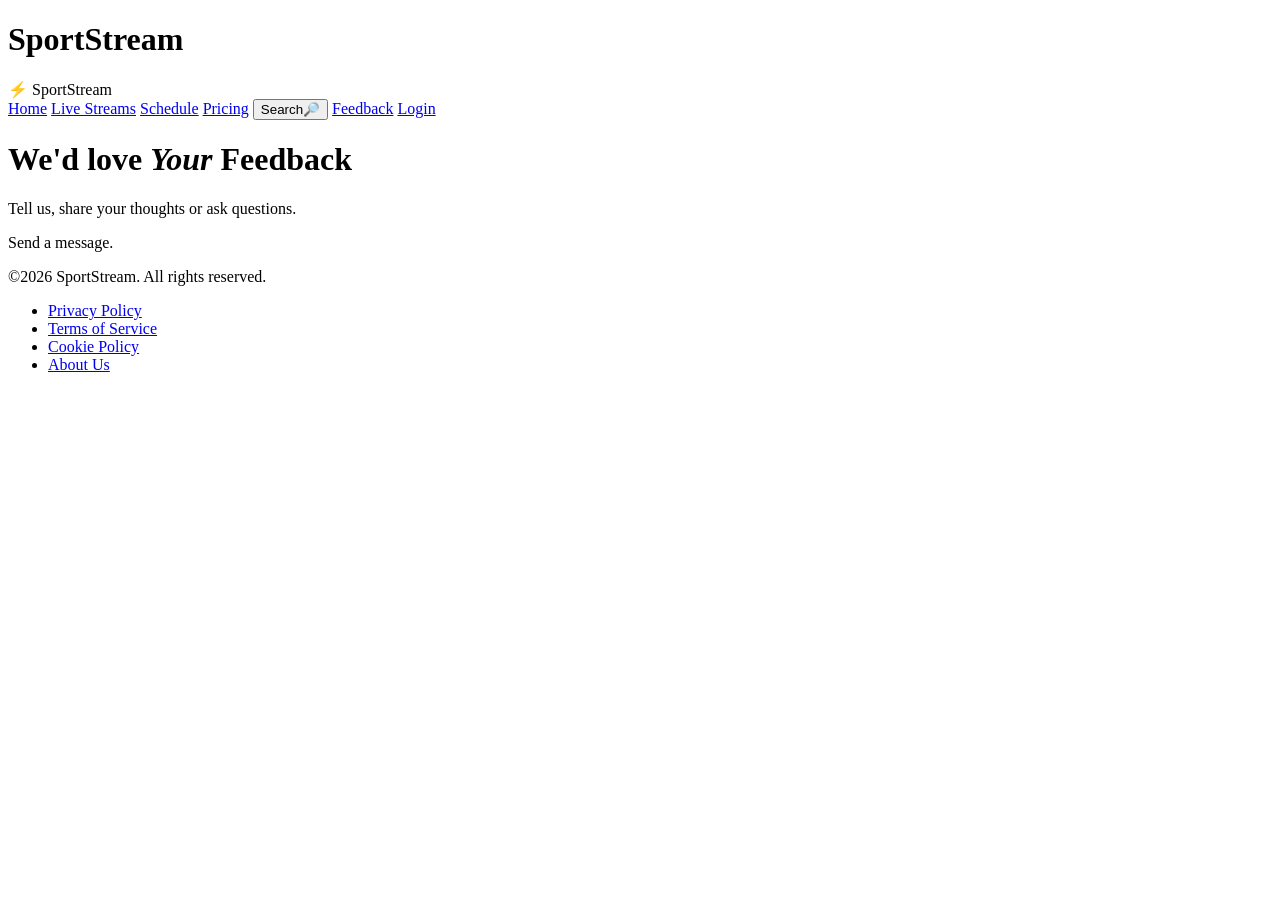
==== Feedback.html @ 27a3ab76 "Add files via upload" ====
<!DOCTYPE html>
<html>
<head>
<meta charset="UTF-8">
<meta name="viewport" content="width=device-width, initial-scale=1.0">
<title>SportStream-Home</title>
</head>
<body>

<header class="navbar">
  <h1>SportStream</h1>
  <div class="logo">&#9889; SportStream</div>
  <nav>
  <div class="nav-links">
    <a href="home.html">Home</a>
    <a href="live-streams.html">Live Streams</a>
	<a href="schedule.html">Schedule</a>
    <a href="pricing.html">Pricing</a>
    <button type="button" class="search-btn">
  Search&#128270; 
</button>
	<a href="feedback.html">Feedback</a>
    <a href="login.html">Login</a>
  </div>
</nav>
</header>
<main>
 <div class="hero">
  <div class="hero-text">
    <h1>We'd love <em>Your</em> Feedback</h1>
    <p>Tell us, share your thoughts or ask questions.</p>
	<p>Send a message.</p>
    <div class="hero-btns">
	 <div class="footer-bottom">
	 <footer>
            <p>©2026 SportStream. All rights reserved.</p>
            <ul class="footer-legal">
                <li><a href="#">Privacy Policy</a></li>
                <li><a href="#">Terms of Service</a></li>
                <li><a href="#">Cookie Policy</a></li>
                <li><a href="https://www.instagram.com/SportStream/">About Us</a></li>
            </ul>
        </div>
	</footer>	
</body>
</html>
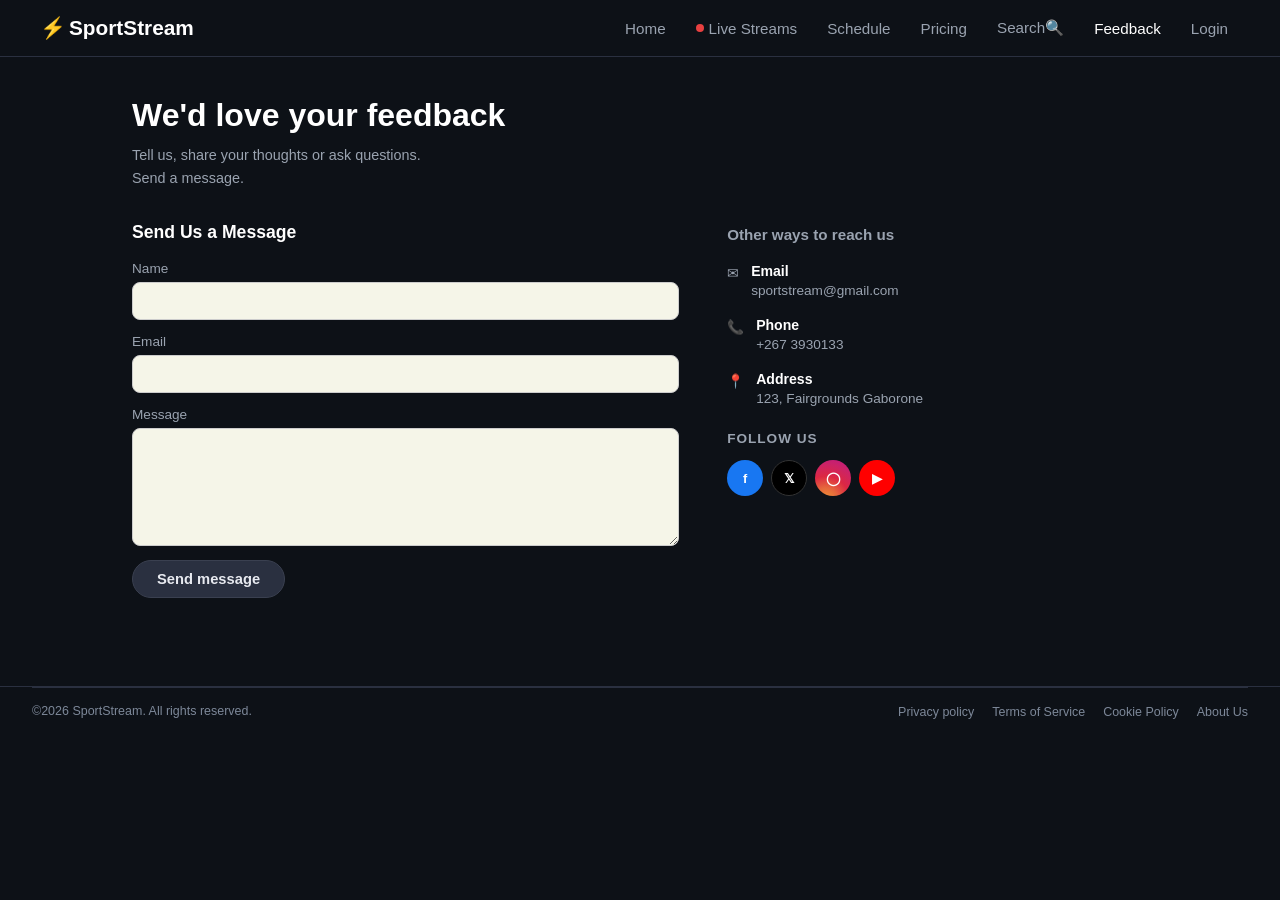
==== commit b79a9bbf: "Add files via upload" ====
--- a/Feedback.html
+++ b/Feedback.html
@@ -1,47 +1,117 @@
 <!DOCTYPE html>
-<html>
+<html lang="en">
 <head>
-<meta charset="UTF-8">
-<meta name="viewport" content="width=device-width, initial-scale=1.0">
-<title>SportStream-Home</title>
+  <meta charset="UTF-8">
+  <meta name="viewport" content="width=device-width, initial-scale=1.0">
+  <title>SportStream — Feedback</title>
+  <link rel="stylesheet" href="style.css" />
 </head>
 <body>
 
-<header class="navbar">
-  <h1>SportStream</h1>
-  <div class="logo">&#9889; SportStream</div>
-  <nav>
-  <div class="nav-links">
-    <a href="home.html">Home</a>
-    <a href="live-streams.html">Live Streams</a>
-	<a href="schedule.html">Schedule</a>
-    <a href="pricing.html">Pricing</a>
-    <button type="button" class="search-btn">
-  Search&#128270; 
-</button>
-	<a href="feedback.html">Feedback</a>
-    <a href="login.html">Login</a>
-  </div>
-</nav>
-</header>
-<main>
- <div class="hero">
-  <div class="hero-text">
-    <h1>We'd love <em>Your</em> Feedback</h1>
-    <p>Tell us, share your thoughts or ask questions.</p>
-	<p>Send a message.</p>
-    <div class="hero-btns">
-	 <div class="footer-bottom">
-	 <footer>
-            <p>©2026 SportStream. All rights reserved.</p>
-            <ul class="footer-legal">
-                <li><a href="#">Privacy Policy</a></li>
-                <li><a href="#">Terms of Service</a></li>
-                <li><a href="#">Cookie Policy</a></li>
-                <li><a href="https://www.instagram.com/SportStream/">About Us</a></li>
-            </ul>
+  <!-- NAVBAR -->
+  <header class="navbar">
+    <a href="home.html" class="logo"><span class="bolt">&#9889;</span>SportStream</a>
+    <nav>
+      <div class="nav-links">
+        <a href="home.html">Home</a>
+        <a href="live-streams.html" class="live-link"><span class="live-dot"></span>Live Streams</a>
+        <a href="schedule.html">Schedule</a>
+        <a href="pricing.html">Pricing</a>
+        <button type="button" class="search-btn">Search&#128269;</button>
+        <a href="feedback.html" class="active">Feedback</a>
+        <a href="login.html">Login</a>
+      </div>
+    </nav>
+  </header>
+
+  <!-- MAIN -->
+  <main class="feedback-page">
+
+    <h1 class="feedback-title">We'd love your feedback</h1>
+    <p class="feedback-sub">
+      Tell us, share your thoughts or ask questions.<br>
+      Send a message.
+    </p>
+
+    <!-- TWO COLUMN LAYOUT -->
+    <div class="feedback-layout">
+
+      <!-- LEFT: FORM -->
+      <div class="feedback-form-box">
+        <h3 class="feedback-form-title">Send Us a Message</h3>
+
+        <div class="fb-field">
+          <label for="fbName">Name</label>
+          <input type="text" id="fbName" placeholder="" />
         </div>
-	</footer>	
+
+        <div class="fb-field">
+          <label for="fbEmail">Email</label>
+          <input type="email" id="fbEmail" placeholder="" />
+        </div>
+
+        <div class="fb-field">
+          <label for="fbMsg">Message</label>
+          <textarea id="fbMsg" rows="6"></textarea>
+        </div>
+
+        <button class="btn-send" onclick="sendFeedback()">Send message</button>
+        <p class="fb-toast" id="fbToast">&#10003; Message sent! We'll get back to you soon.</p>
+      </div>
+
+      <!-- RIGHT: CONTACT INFO -->
+      <div class="feedback-info-box">
+        <h3 class="info-title">Other ways to reach us</h3>
+
+        <ul class="contact-list">
+          <li>
+            <span class="ci-icon">&#9993;</span>
+            <div>
+              <strong>Email</strong>
+              <span>sportstream@gmail.com</span>
+            </div>
+          </li>
+          <li>
+            <span class="ci-icon">&#128222;</span>
+            <div>
+              <strong>Phone</strong>
+              <span>+267 3930133</span>
+            </div>
+          </li>
+          <li>
+            <span class="ci-icon">&#128205;</span>
+            <div>
+              <strong>Address</strong>
+              <span>123, Fairgrounds Gaborone</span>
+            </div>
+          </li>
+        </ul>
+
+        <h4 class="follow-title">Follow Us</h4>
+        <div class="social-list">
+          <a href="https://web.facebook.com/" target="_blank" class="social-item fb">f</a>
+          <a href="https://x.com/" target="_blank" class="social-item x">&#120143;</a>
+          <a href="https://www.instagram.com/" target="_blank" class="social-item ig">&#9711;</a>
+          <a href="https://youtube.com" target="_blank" class="social-item yt">&#9654;</a>
+        </div>
+      </div>
+
+    </div>
+
+  </main>
+
+  <!-- FOOTER BOTTOM ONLY (matches wireframe — no full footer on this page) -->
+  <footer class="feedback-footer">
+    <div class="footer-bottom">
+      <span>&copy;2026 SportStream. All rights reserved.</span>
+      <ul class="footer-legal">
+        <li><a href="#">Privacy policy</a></li>
+        <li><a href="#">Terms of Service</a></li>
+        <li><a href="#">Cookie Policy</a></li>
+        <li><a href="#">About Us</a></li>
+      </ul>
+    </div>
+  </footer>
+
 </body>
-</html>	
-	+</html>
--- a/style.css
+++ b/style.css
@@ -0,0 +1,1363 @@
+* {
+  box-sizing: border-box;
+  margin: 0;
+  padding: 0;
+}
+
+body {
+  font-family: sans-serif;
+  background: #0d1117;
+  color: #e8eaf0;
+  min-height: 100vh;
+}
+
+a { text-decoration: none; color: inherit; }
+img { display: block; max-width: 100%; }
+ul { list-style: none; }
+
+.navbar {
+  display: flex;
+  align-items: center;
+  padding: 14px 40px;
+  background: #0d1117;
+  border-bottom: 1px solid #2a3040;
+  gap: 12px;
+}
+
+.logo {
+  font-size: 1.3rem;
+  font-weight: 700;
+  color: #ffffff;
+  text-decoration: none;
+  white-space: nowrap;
+  margin-right: auto;
+}
+
+.bolt {
+  color: #f5c518;
+  margin-right: 3px;
+}
+
+.nav-links {
+  display: flex;
+  align-items: center;
+  gap: 6px;
+}
+
+.nav-links a {
+  font-size: .95rem;
+  font-weight: 500;
+  color: #9aa3b0;
+  text-decoration: none;
+  padding: 5px 12px;
+  border-radius: 20px;
+  transition: color .2s;
+}
+
+.nav-links a:hover,
+.nav-links a.active {
+  color: #ffffff;
+}
+
+.search-btn {
+  font-size: .95rem;
+  font-weight: 500;
+  color: #9aa3b0;
+  padding: 5px 12px;
+  border-radius: 20px;
+  background: none;
+  border: none;
+  cursor: pointer;
+  transition: color .2s;
+  font-family: inherit;
+}
+
+.search-btn:hover {
+  color: #ffffff;
+}
+
+.live-link {
+  color: #e84040;
+  display: flex;
+  align-items: center;
+  gap: 5px;
+}
+
+.live-dot {
+  width: 8px;
+  height: 8px;
+  border-radius: 50%;
+  background: #e84040;
+  display: inline-block;
+  animation: blink 1.4s infinite;
+}
+
+.search-link {
+  display: flex;
+  align-items: center;
+  gap: 3px;
+}
+
+.search-dot {
+  width: 6px;
+  height: 6px;
+  border-radius: 50%;
+  background: #9aa3b0;
+  display: inline-block;
+}
+
+@keyframes blink {
+  0%, 100% { opacity: 1; }
+  50%       { opacity: 0.3; }
+}
+
+.hero {
+  display: flex;
+  align-items: center;
+  justify-content: space-between;
+  gap: 8px;
+  padding: 28px 40px 20px;
+  background: #0d1117;
+}
+
+.hero-text {
+  flex: 1;
+  max-width: 340px;
+}
+
+.hero-text h1 {
+  font-size: 1.9rem;
+  font-weight: 700;
+  color: #ffffff;
+  line-height: 1.2;
+  margin-bottom: 12px;
+}
+
+.hero-text h1 em {
+  font-style: italic;
+  color: #ffffff;
+}
+
+.hero-text p {
+  font-size: .9rem;
+  color: #9aa3b0;
+  line-height: 1.6;
+  margin-bottom: 20px;
+}
+
+.hero-btns {
+  display: flex;
+  gap: 10px;
+  flex-wrap: wrap;
+}
+
+.btn-dark {
+  display: inline-block;
+  padding: 9px 20px;
+  background: #2a3040;
+  color: #e8eaf0;
+  font-size: .88rem;
+  font-weight: 600;
+  border-radius: 999px;
+  border: 1px solid #3a4050;
+  transition: background .2s;
+  text-decoration: none;
+}
+
+.btn-dark:hover { background: #3a4050; }
+
+.hero-btns a button,
+.btn-primary {
+  display: inline-block;
+  padding: 9px 20px;
+  background: #2a3040;
+  color: #e8eaf0;
+  font-size: .88rem;
+  font-weight: 600;
+  border-radius: 999px;
+  border: 1px solid #3a4050;
+  cursor: pointer;
+  transition: background .2s;
+  font-family: inherit;
+}
+
+.hero-btns a button:hover,
+.btn-primary:hover { background: #3a4050; }
+
+.hero-image {
+  flex: 1;
+  max-width: 380px;
+}
+
+.hero-image img {
+  width: 100%;
+  border-radius: 12px;
+  object-fit: cover;
+  max-height: 220px;
+}
+
+.popular,
+.popular-section {
+  padding: 8px 40px 24px;
+}
+
+.section-header {
+  display: flex;
+  justify-content: space-between;
+  align-items: center;
+  margin-bottom: 16px;
+}
+
+.section-title,
+.section-header h2 {
+  font-size: 1rem;
+  font-weight: 700;
+  color: #ffffff;
+}
+
+.see-more {
+  font-size: .82rem;
+  color: #9aa3b0;
+  text-decoration: none;
+  transition: color .2s;
+}
+
+.see-more:hover { color: #f5c518; }
+
+.cards-grid {
+  display: grid;
+  grid-template-columns: 1fr 1fr;
+  gap: 14px;
+}
+
+.card {
+  background: #161b22;
+  border: 1px solid #2a3040;
+  border-radius: 10px;
+  overflow: hidden;
+}
+
+.card-thumb {
+  position: relative;
+  aspect-ratio: 16 / 9;
+  overflow: hidden;
+}
+
+.card-thumb img {
+  width: 100%;
+  height: 100%;
+  object-fit: cover;
+  transition: transform .3s;
+}
+
+.card:hover .card-thumb img { transform: scale(1.05); }
+
+.card-live-badge {
+  position: absolute;
+  top: 8px;
+  left: 8px;
+  background: #e84040;
+  color: #fff;
+  font-size: .7rem;
+  font-weight: 700;
+  padding: 3px 8px;
+  border-radius: 999px;
+  letter-spacing: .5px;
+}
+
+.watch-btn {
+  position: absolute;
+  bottom: 10px;
+  left: 10px;
+  background: #f5c518;
+  color: #000;
+  font-size: .78rem;
+  font-weight: 700;
+  padding: 5px 12px;
+  border-radius: 999px;
+  border: none;
+  cursor: pointer;
+  transition: transform .15s;
+  font-family: inherit;
+}
+
+.watch-btn:hover { transform: scale(1.05); }
+
+.card-info {
+  padding: 10px 12px 12px;
+}
+
+.card-title {
+  font-size: .9rem;
+  font-weight: 700;
+  color: #ffffff;
+  margin-bottom: 3px;
+}
+
+.card-sport {
+  font-size: .78rem;
+  color: #9aa3b0;
+}
+
+.sport-tag {
+  display: inline-block;
+  background: #2a3040;
+  color: #e8eaf0;
+  font-size: .7rem;
+  font-weight: 600;
+  padding: 2px 7px;
+  border-radius: 999px;
+  margin-right: 4px;
+}
+
+.cta-banner {
+  display: flex;
+  align-items: center;
+  gap: 14px;
+  margin: 4px 40px 0;
+  background: #161b22;
+  border: 1px solid #2a3040;
+  border-radius: 10px;
+  padding: 14px 20px;
+  flex-wrap: wrap;
+}
+
+.cta-icon { font-size: 1.6rem; }
+
+.cta-text {
+  flex: 1;
+  display: flex;
+  flex-direction: column;
+  gap: 2px;
+}
+
+.cta-text h3,
+.cta-text strong {
+  font-size: .9rem;
+  font-weight: 700;
+  color: #ffffff;
+}
+
+.cta-text p,
+.cta-text span {
+  font-size: .82rem;
+  color: #9aa3b0;
+}
+
+.btn-cta {
+  font-size: .88rem;
+  font-weight: 600;
+  color: #e8eaf0;
+  text-decoration: none;
+  display: flex;
+  align-items: center;
+  gap: 6px;
+  white-space: nowrap;
+  transition: color .2s;
+}
+
+.btn-cta:hover { color: #f5c518; }
+
+/Login/
+.page {
+  display: flex;
+  justify-content: center;
+  align-items: flex-start;
+  padding: 48px 24px;
+  min-height: calc(100vh - 61px);
+}
+
+.page .card {
+  display: flex;
+  flex-direction: row;
+  gap: 48px;
+  background: #161b22;
+  border: 1px solid #2a3040;
+  border-radius: 16px;
+  padding: 48px 44px;
+  width: 100%;
+  max-width: 860px;
+  align-items: flex-start;
+  overflow: visible;
+}
+
+.form-panel {
+  flex: 1;
+  display: flex;
+  flex-direction: column;
+  gap: 14px;
+  min-width: 0;
+}
+
+.form-title {
+  font-size: 2rem;
+  font-weight: 700;
+  color: #ffffff;
+  margin-bottom: 6px;
+}
+
+.field {
+  display: flex;
+  flex-direction: column;
+  gap: 6px;
+}
+
+.field label {
+  font-size: .88rem;
+  color: #9aa3b0;
+}
+
+.field input {
+  width: 100%;
+  padding: 11px 14px;
+  background: #ffffff;
+  border: 1px solid #ccc;
+  border-radius: 8px;
+  font-size: .95rem;
+  color: #111;
+  outline: none;
+}
+
+.field input:focus {
+  border-color: #f5c518;
+}
+
+.form-row {
+  display: flex;
+  justify-content: space-between;
+  align-items: center;
+  margin-top: 2px;
+}
+
+.remember-label {
+  display: flex;
+  align-items: center;
+  gap: 8px;
+  font-size: .88rem;
+  color: #9aa3b0;
+  cursor: pointer;
+}
+
+.remember-label input[type="checkbox"] {
+  width: 16px;
+  height: 16px;
+  accent-color: #f5c518;
+  cursor: pointer;
+}
+
+.forgot-link {
+  font-size: .88rem;
+  color: #9aa3b0;
+  text-decoration: none;
+  transition: color .2s;
+}
+
+.forgot-link:hover { color: #ffffff; }
+
+.btn-login {
+  width: 100%;
+  padding: 13px;
+  background: #1a1f2b;
+  color: #ffffff;
+  font-size: 1rem;
+  font-weight: 600;
+  border: none;
+  border-radius: 999px;
+  cursor: pointer;
+  margin-top: 4px;
+  transition: background .2s;
+  font-family: inherit;
+}
+
+.btn-login:hover { background: #2a3040; }
+
+.signup-text {
+  font-size: .88rem;
+  color: #9aa3b0;
+}
+
+.signup-link {
+  color: #ffffff;
+  font-weight: 700;
+  text-decoration: none;
+  margin-left: 2px;
+}
+
+.signup-link:hover { text-decoration: underline; }
+
+.promo-panel {
+  flex: 1;
+  display: flex;
+  flex-direction: column;
+  align-items: center;
+  text-align: center;
+  gap: 12px;
+  min-width: 0;
+}
+
+.promo-img {
+  width: 100%;
+  border-radius: 12px;
+  object-fit: cover;
+  max-height: 220px;
+}
+
+.promo-title {
+  font-size: 1.25rem;
+  font-weight: 700;
+  color: #ffffff;
+  line-height: 1.3;
+}
+
+.promo-sub {
+  font-size: .9rem;
+  color: #9aa3b0;
+}
+
+.btn-explore {
+  display: inline-block;
+  padding: 11px 28px;
+  background: #1a1f2b;
+  color: #ffffff;
+  font-size: .95rem;
+  font-weight: 600;
+  border-radius: 999px;
+  text-decoration: none;
+  transition: background .2s;
+}
+
+.btn-explore:hover { background: #2a3040; }
+
+/*FOOTER */
+.footer {
+  background: #0d1117;
+  border-top: 1px solid #2a3040;
+  margin-top: 32px;
+  padding: 32px 40px 0;
+}
+
+.footer-top {
+  display: flex;
+  gap: 32px;
+  flex-wrap: wrap;
+  padding-bottom: 24px;
+}
+
+.footer-brand {
+  flex: 1.4;
+  min-width: 180px;
+}
+
+.footer-col {
+  flex: 1;
+  min-width: 120px;
+}
+
+.footer-logo {
+  font-size: 1.1rem;
+  font-weight: 700;
+  color: #ffffff;
+  margin-bottom: 8px;
+}
+
+.footer-brand p {
+  font-size: .82rem;
+  color: #7d8899;
+  line-height: 1.6;
+  margin-bottom: 14px;
+  max-width: 220px;
+}
+
+.col-title {
+  font-size: .78rem;
+  font-weight: 700;
+  text-transform: uppercase;
+  letter-spacing: 1px;
+  color: #7d8899;
+  margin-bottom: 10px;
+}
+
+.footer-menu {
+  display: flex;
+  flex-direction: column;
+  gap: 7px;
+}
+
+.footer-menu a {
+  font-size: .82rem;
+  color: #7d8899;
+  text-decoration: none;
+  transition: color .2s;
+}
+
+.footer-menu a:hover { color: #f5c518; }
+
+.social-list {
+  display: flex;
+  gap: 8px;
+  margin-top: 14px;
+}
+
+.social-item {
+  width: 36px;
+  height: 36px;
+  border-radius: 50%;
+  display: inline-flex;
+  align-items: center;
+  justify-content: center;
+  font-size: .8rem;
+  font-weight: 700;
+  color: #ffffff;
+  text-decoration: none;
+  transition: opacity .2s, transform .2s;
+  padding: 0;
+  background: #2a3040;
+}
+
+.social-item:hover {
+  opacity: .85;
+  transform: scale(1.1);
+}
+
+.social-item.fb { background: #1877f2; color: #ffffff; }
+.social-item.x  { background: #000000; border: 1px solid #333; }
+.social-item.ig {
+  background: radial-gradient(circle at 30% 110%, #f09433, #e6683c 25%, #dc2743 50%, #cc2366 75%, #bc1888);
+  color: #ffffff;
+}
+.social-item.yt { background: #ff0000; color: #ffffff; }
+
+.footer-bottom {
+  display: flex;
+  justify-content: space-between;
+  align-items: center;
+  flex-wrap: wrap;
+  gap: 10px;
+  border-top: 1px solid #2a3040;
+  padding: 14px 0;
+}
+
+.footer-bottom p,
+.footer-bottom span,
+.footer-bottom small {
+  font-size: .78rem;
+  color: #7d8899;
+  margin: 0;
+}
+
+.footer-legal {
+  display: flex;
+  gap: 18px;
+  flex-wrap: wrap;
+  list-style: none;
+  padding: 0;
+  margin: 0;
+}
+
+.footer-legal a {
+  font-size: .78rem;
+  color: #7d8899;
+  text-decoration: none;
+  transition: color .2s;
+}
+
+.footer-legal a:hover { color: #ffffff; }
+
+/*PRICING PAGE*/
+
+.pricing-page {
+  max-width: 1080px;
+  margin: 0 auto;
+  padding: 40px 32px;
+}
+
+.pricing-title {
+  font-size: 2rem;
+  font-weight: 700;
+  color: #ffffff;
+  margin-bottom: 32px;
+}
+
+.pricing-cards {
+  display: flex;
+  gap: 20px;
+  align-items: stretch;
+  margin-bottom: 28px;
+  flex-wrap: wrap;
+}
+
+.pricing-card {
+  flex: 1;
+  min-width: 220px;
+  background: #ffffff;
+  border: 1px solid #dde1e8;
+  border-radius: 14px;
+  padding: 28px 24px;
+  display: flex;
+  flex-direction: column;
+  gap: 6px;
+}
+
+.pricing-card.featured {
+  border: 2px solid #111111;
+}
+
+.plan-name {
+  font-size: 1.15rem;
+  font-weight: 700;
+  color: #111111;
+  margin: 0;
+}
+
+.plan-price {
+  font-size: .95rem;
+  color: #555555;
+  margin: 4px 0 8px;
+}
+
+.price-amt {
+  font-size: 1.5rem;
+  font-weight: 700;
+  color: #111111;
+}
+
+.plan-tier {
+  font-size: .85rem;
+  font-weight: 700;
+  color: #111111;
+  margin-bottom: 6px;
+}
+
+.plan-features {
+  list-style: none;
+  padding: 0;
+  margin: 0 0 20px;
+  display: flex;
+  flex-direction: column;
+  gap: 8px;
+  flex: 1;
+}
+
+.plan-features li {
+  font-size: .88rem;
+  color: #555555;
+  padding-bottom: 8px;
+  border-bottom: 1px solid #eeeeee;
+  display: flex;
+  align-items: center;
+  gap: 7px;
+}
+
+.plan-features li::before {
+  content: '✓';
+  color: #111111;
+  font-weight: 700;
+  font-size: .85rem;
+  flex-shrink: 0;
+}
+
+.plan-features li:last-child {
+  border-bottom: none;
+}
+
+.btn-plan {
+  width: 100%;
+  padding: 12px;
+  background: #1a1f2b;
+  color: #ffffff;
+  font-size: .95rem;
+  font-weight: 600;
+  border: 1px solid #2a3040;
+  border-radius: 999px;
+  cursor: pointer;
+  margin-top: auto;
+  transition: background .2s, border-color .2s;
+  font-family: inherit;
+}
+
+.btn-plan:hover {
+  background: #2a3040;
+  border-color: #3a4050;
+}
+
+.pricing-help {
+  display: flex;
+  justify-content: space-between;
+  align-items: center;
+  flex-wrap: wrap;
+  gap: 14px;
+  background: #161b22;
+  border: 1px solid #2a3040;
+  border-radius: 12px;
+  padding: 20px 28px;
+}
+
+.pricing-help strong {
+  display: block;
+  font-size: 1rem;
+  color: #ffffff;
+  margin-bottom: 4px;
+}
+
+.pricing-help p {
+  font-size: .88rem;
+  color: #9aa3b0;
+  margin: 0;
+}
+
+.help-link {
+  font-size: .9rem;
+  font-weight: 600;
+  color: #e8eaf0;
+  text-decoration: none;
+  white-space: nowrap;
+  transition: color .2s;
+}
+
+.help-link:hover { color: #f5c518; }
+
+/* =============================================
+   SCHEDULE PAGE
+   ============================================= */
+.schedule-page {
+  max-width: 1080px;
+  margin: 0 auto;
+  padding: 40px 32px;
+}
+
+.schedule-header {
+  display: flex;
+  align-items: center;
+  gap: 12px;
+  flex-wrap: wrap;
+  margin-bottom: 28px;
+}
+
+.schedule-title {
+  font-size: 2rem;
+  font-weight: 700;
+  color: #ffffff;
+  margin-right: auto;
+}
+
+.sched-date-select {
+  background: #161b22;
+  border: 1px solid #2a3040;
+  color: #e8eaf0;
+  font-family: inherit;
+  font-size: .88rem;
+  padding: 7px 14px;
+  border-radius: 999px;
+  cursor: pointer;
+  outline: none;
+  appearance: none;
+  transition: border-color .2s;
+}
+
+.sched-date-select:hover { border-color: #f5c518; }
+
+.btn-filter {
+  background: #161b22;
+  border: 1px solid #2a3040;
+  color: #e8eaf0;
+  font-family: inherit;
+  font-size: .88rem;
+  font-weight: 600;
+  padding: 7px 18px;
+  border-radius: 999px;
+  cursor: pointer;
+  transition: border-color .2s, color .2s;
+}
+
+.btn-filter:hover { border-color: #f5c518; color: #f5c518; }
+
+.schedule-table {
+  width: 100%;
+  border-collapse: collapse;
+  font-size: .9rem;
+}
+
+.schedule-table thead tr {
+  border-bottom: 1px solid #2a3040;
+}
+
+.schedule-table th {
+  font-size: .78rem;
+  font-weight: 600;
+  color: #7d8899;
+  text-transform: uppercase;
+  letter-spacing: .8px;
+  padding: 10px 12px;
+  text-align: left;
+}
+
+.schedule-table tbody tr {
+  border-bottom: 1px solid #2a3040;
+  transition: background .15s;
+}
+
+.schedule-table tbody tr:hover { background: #161b22; }
+
+.schedule-table td {
+  padding: 14px 12px;
+  vertical-align: top;
+  color: #e8eaf0;
+}
+
+.sched-date {
+  color: #9aa3b0;
+  font-weight: 600;
+  white-space: nowrap;
+  font-size: .88rem;
+}
+
+.sched-time {
+  color: #9aa3b0;
+  white-space: nowrap;
+  font-size: .88rem;
+}
+
+.sched-teams {
+  font-weight: 600;
+  color: #ffffff;
+}
+
+.sched-sport {
+  display: inline-block;
+  background: #1c232d;
+  border: 1px solid #2a3040;
+  color: #e8eaf0;
+  font-size: .78rem;
+  padding: 3px 10px;
+  border-radius: 999px;
+  white-space: nowrap;
+}
+
+.sched-league {
+  color: #9aa3b0;
+  font-size: .85rem;
+}
+
+.sched-remind {
+  background: #1c232d;
+  border: 1px solid #2a3040;
+  color: #9aa3b0;
+  font-family: inherit;
+  font-size: .78rem;
+  padding: 5px 12px;
+  border-radius: 999px;
+  cursor: pointer;
+  white-space: nowrap;
+  transition: background .2s, color .2s, border-color .2s;
+}
+
+.sched-remind:hover,
+.sched-remind.active {
+  background: #f5c518;
+  color: #000;
+  border-color: #f5c518;
+}
+
+.see-more-link {
+  display: inline-block;
+  margin-top: 20px;
+  font-size: .88rem;
+  color: #9aa3b0;
+  text-decoration: none;
+  transition: color .2s;
+}
+
+.see-more-link:hover { color: #f5c518; }
+
+/* =============================================
+   FEEDBACK PAGE
+   ============================================= */
+.feedback-page {
+  max-width: 1080px;
+  margin: 0 auto;
+  padding: 40px 32px;
+}
+
+.feedback-title {
+  font-size: 2rem;
+  font-weight: 700;
+  color: #ffffff;
+  margin-bottom: 10px;
+}
+
+.feedback-sub {
+  font-size: .9rem;
+  color: #9aa3b0;
+  line-height: 1.6;
+  margin-bottom: 32px;
+}
+
+.feedback-layout {
+  display: flex;
+  gap: 48px;
+  align-items: flex-start;
+  flex-wrap: wrap;
+}
+
+.feedback-form-box {
+  flex: 1.3;
+  min-width: 260px;
+  display: flex;
+  flex-direction: column;
+  gap: 14px;
+}
+
+.feedback-form-title {
+  font-size: 1.1rem;
+  font-weight: 700;
+  color: #ffffff;
+  margin-bottom: 4px;
+}
+
+.fb-field {
+  display: flex;
+  flex-direction: column;
+  gap: 6px;
+}
+
+.fb-field label {
+  font-size: .85rem;
+  color: #9aa3b0;
+  font-weight: 500;
+}
+
+.fb-field input,
+.fb-field textarea {
+  width: 100%;
+  padding: 10px 14px;
+  background: #f5f5e8;
+  border: 1px solid #ccc;
+  border-radius: 8px;
+  font-size: .92rem;
+  color: #111;
+  font-family: inherit;
+  outline: none;
+  transition: border-color .2s;
+  resize: vertical;
+}
+
+.fb-field input:focus,
+.fb-field textarea:focus {
+  border-color: #f5c518;
+}
+
+.btn-send {
+  align-self: flex-start;
+  padding: 10px 24px;
+  background: #2a3040;
+  color: #e8eaf0;
+  font-size: .92rem;
+  font-weight: 600;
+  border: 1px solid #3a4050;
+  border-radius: 999px;
+  cursor: pointer;
+  font-family: inherit;
+  transition: background .2s, border-color .2s;
+}
+
+.btn-send:hover {
+  background: #f5c518;
+  color: #000;
+  border-color: #f5c518;
+}
+
+.fb-toast {
+  display: none;
+  font-size: .88rem;
+  color: #2ecc71;
+  background: rgba(46, 204, 113, .1);
+  border: 1px solid rgba(46, 204, 113, .3);
+  border-radius: 8px;
+  padding: 8px 14px;
+}
+
+.feedback-info-box {
+  flex: 1;
+  min-width: 220px;
+  padding-top: 4px;
+}
+
+.info-title {
+  font-size: .95rem;
+  font-weight: 700;
+  color: #9aa3b0;
+  margin-bottom: 20px;
+}
+
+.contact-list {
+  list-style: none;
+  padding: 0;
+  margin: 0 0 24px;
+  display: flex;
+  flex-direction: column;
+  gap: 18px;
+}
+
+.contact-list li {
+  display: flex;
+  align-items: flex-start;
+  gap: 12px;
+}
+
+.ci-icon {
+  font-size: 1.1rem;
+  margin-top: 2px;
+  color: #9aa3b0;
+}
+
+.contact-list strong {
+  display: block;
+  font-size: .88rem;
+  color: #ffffff;
+  margin-bottom: 2px;
+}
+
+.contact-list span {
+  font-size: .85rem;
+  color: #9aa3b0;
+}
+
+.follow-title {
+  font-size: .85rem;
+  font-weight: 700;
+  color: #9aa3b0;
+  text-transform: uppercase;
+  letter-spacing: 1px;
+  margin-bottom: 12px;
+}
+
+.feedback-footer {
+  background: #0d1117;
+  border-top: 1px solid #2a3040;
+  padding: 0 32px;
+  margin-top: 48px;
+}
+
+/* =============================================
+   LIVE STREAMS PAGE
+   ============================================= */
+.streams-page {
+  max-width: 1080px;
+  margin: 0 auto;
+  padding: 0 32px 48px;
+}
+
+/* ── Filter bar ── */
+.streams-filterbar {
+  display: flex;
+  align-items: center;
+  gap: 12px;
+  flex-wrap: wrap;
+  padding: 18px 0 16px;
+  border-bottom: 1px solid #2a3040;
+  margin-bottom: 4px;
+}
+
+.streams-page-title {
+  font-size: .92rem;
+  font-weight: 600;
+  color: #e8eaf0;
+  margin-right: auto;
+  letter-spacing: .01em;
+}
+
+.streams-filters {
+  display: flex;
+  align-items: center;
+  gap: 10px;
+  flex-wrap: wrap;
+}
+
+/* Wraps <select> + chevron into a pill */
+.filter-label {
+  position: relative;
+  display: inline-flex;
+  align-items: center;
+  cursor: pointer;
+}
+
+.filter-select {
+  appearance: none;
+  -webkit-appearance: none;
+  background: #1c232d;
+  border: 1px solid #2a3040;
+  color: #e8eaf0;
+  font-family: inherit;
+  font-size: .82rem;
+  font-weight: 500;
+  padding: 6px 28px 6px 14px;
+  border-radius: 999px;
+  cursor: pointer;
+  outline: none;
+  transition: border-color .2s;
+}
+
+.filter-select:hover,
+.filter-select:focus { border-color: #f5c518; }
+
+.filter-chevron {
+  position: absolute;
+  right: 10px;
+  font-size: .7rem;
+  color: #9aa3b0;
+  pointer-events: none;
+  line-height: 1;
+}
+
+/* ── Stream rows ── */
+.streams-list {
+  display: flex;
+  flex-direction: column;
+}
+
+.stream-row {
+  display: flex;
+  align-items: center;
+  gap: 20px;
+  padding: 14px 0;
+  border-bottom: 1px solid #1e2530;
+  transition: background .15s;
+}
+
+.stream-row:last-child { border-bottom: none; }
+.stream-row:hover { background: rgba(255,255,255,.02); border-radius: 8px; }
+
+/* Thumbnail — <figure> */
+.stream-thumb {
+  flex-shrink: 0;
+  width: 140px;
+  height: 82px;
+  border-radius: 8px;
+  overflow: hidden;
+  margin: 0;
+}
+
+.stream-thumb img {
+  width: 100%;
+  height: 100%;
+  object-fit: cover;
+  display: block;
+  transition: transform .3s;
+}
+
+.stream-row:hover .stream-thumb img { transform: scale(1.04); }
+
+/* Match info */
+.stream-info {
+  flex: 1;
+  min-width: 0;
+}
+
+.stream-teams {
+  font-size: .95rem;
+  font-weight: 600;
+  color: #ffffff;
+  margin-bottom: 4px;
+  white-space: nowrap;
+  overflow: hidden;
+  text-overflow: ellipsis;
+}
+
+.stream-league {
+  font-size: .82rem;
+  color: #9aa3b0;
+}
+
+/* Live badge via <aside> + <output> */
+.stream-meta {
+  flex-shrink: 0;
+}
+
+.stream-live-badge {
+  display: inline-block;
+  background: #e84040;
+  color: #ffffff;
+  font-size: .68rem;
+  font-weight: 700;
+  letter-spacing: .06em;
+  padding: 3px 9px;
+  border-radius: 999px;
+}
+
+/* Watch now button */
+.btn-watch {
+  flex-shrink: 0;
+  display: inline-flex;
+  align-items: center;
+  gap: 6px;
+  background: #f5c518;
+  color: #000000;
+  font-size: .82rem;
+  font-weight: 700;
+  padding: 8px 18px;
+  border-radius: 999px;
+  text-decoration: none;
+  white-space: nowrap;
+  transition: background .2s, transform .15s;
+  font-family: inherit;
+}
+
+.btn-watch:hover {
+  background: #e0b310;
+  transform: scale(1.03);
+}
+
+/* RESPONSIVE*/
+@media (max-width: 780px) {
+  .navbar {
+    flex-direction: column;
+    align-items: flex-start;
+    padding: 14px 20px;
+    gap: 10px;
+  }
+
+  .nav-links { flex-wrap: wrap; gap: 4px; }
+
+  .hero {
+    flex-direction: column;
+    padding: 24px 20px;
+  }
+
+  .hero-text { max-width: 100%; }
+  .hero-image { max-width: 100%; }
+
+  .popular,
+  .popular-section { padding: 8px 20px 20px; }
+
+  .cards-grid { grid-template-columns: 1fr; }
+
+  .cta-banner { margin: 4px 20px 0; }
+
+  .footer { padding: 24px 20px 0; }
+  .footer-top { flex-direction: column; gap: 24px; }
+  .footer-bottom { flex-direction: column; align-items: flex-start; }
+
+  .page .card {
+    flex-direction: column;
+    padding: 32px 24px;
+    gap: 32px;
+  }
+
+  .pricing-cards { flex-direction: column; }
+  .pricing-page  { padding: 24px 20px; }
+
+  .schedule-page { padding: 24px 20px; }
+  .schedule-table { display: block; overflow-x: auto; }
+  .schedule-header { gap: 8px; }
+
+  .feedback-page { padding: 24px 20px; }
+  .feedback-layout { flex-direction: column; gap: 32px; }
+  .feedback-footer { padding: 0 20px; }
+
+  .streams-page { padding: 0 20px 40px; }
+  .streams-filterbar { gap: 8px; }
+  .stream-thumb { width: 100px; height: 60px; }
+  .stream-teams { font-size: .88rem; white-space: normal; }
+  .stream-meta { display: none; }
+  .btn-watch { padding: 7px 14px; font-size: .78rem; }
+}
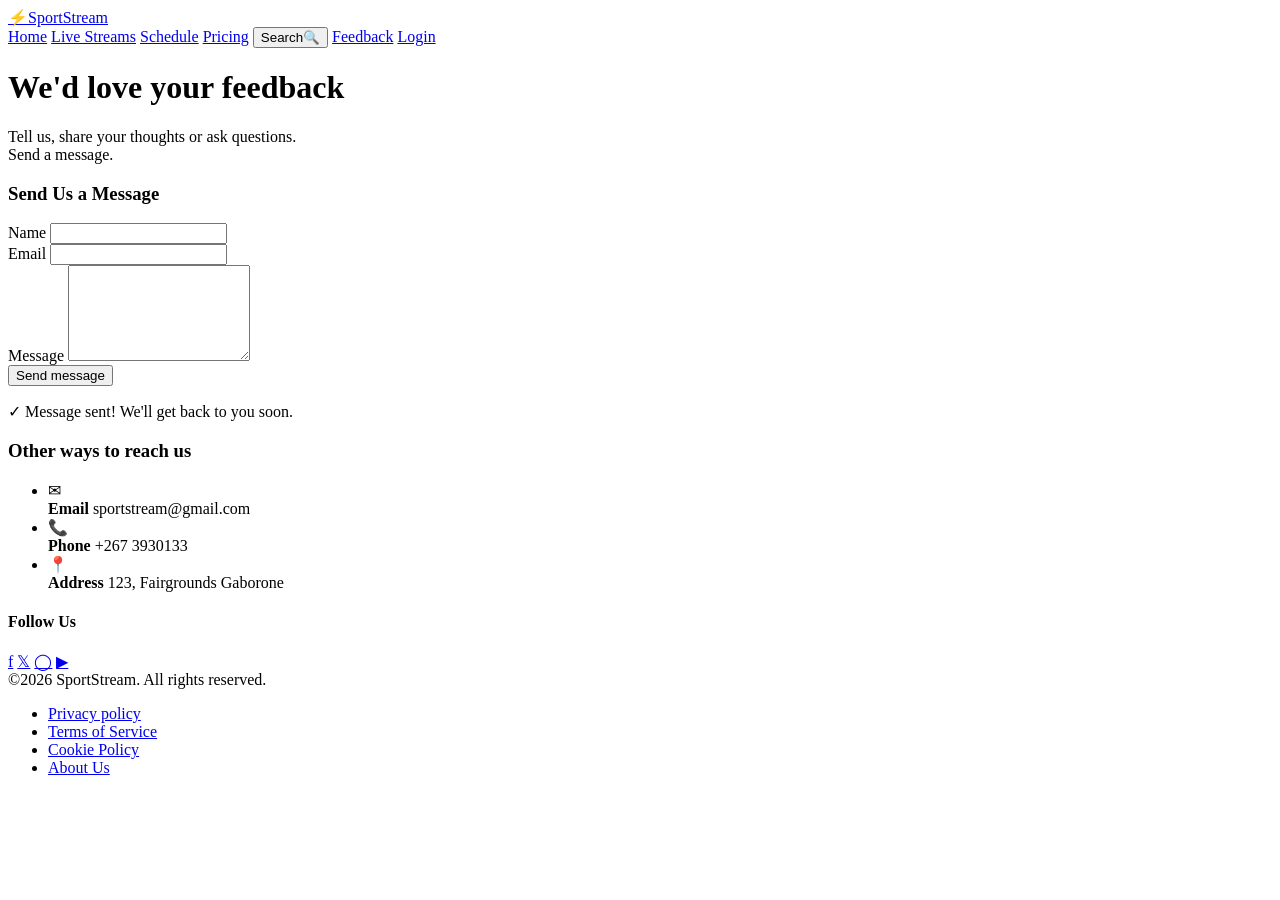
==== commit 0f261551: "Update Feedback.html" ====
--- a/Feedback.html
+++ b/Feedback.html
@@ -10,10 +10,10 @@
 
   <!-- NAVBAR -->
   <header class="navbar">
-    <a href="home.html" class="logo"><span class="bolt">&#9889;</span>SportStream</a>
+    <a href="index.html" class="logo"><span class="bolt">&#9889;</span>SportStream</a>
     <nav>
       <div class="nav-links">
-        <a href="home.html">Home</a>
+        <a href="index.html">Home</a>
         <a href="live-streams.html" class="live-link"><span class="live-dot"></span>Live Streams</a>
         <a href="schedule.html">Schedule</a>
         <a href="pricing.html">Pricing</a>
@@ -114,4 +114,4 @@
   </footer>
 
 </body>
-</html>+</html>
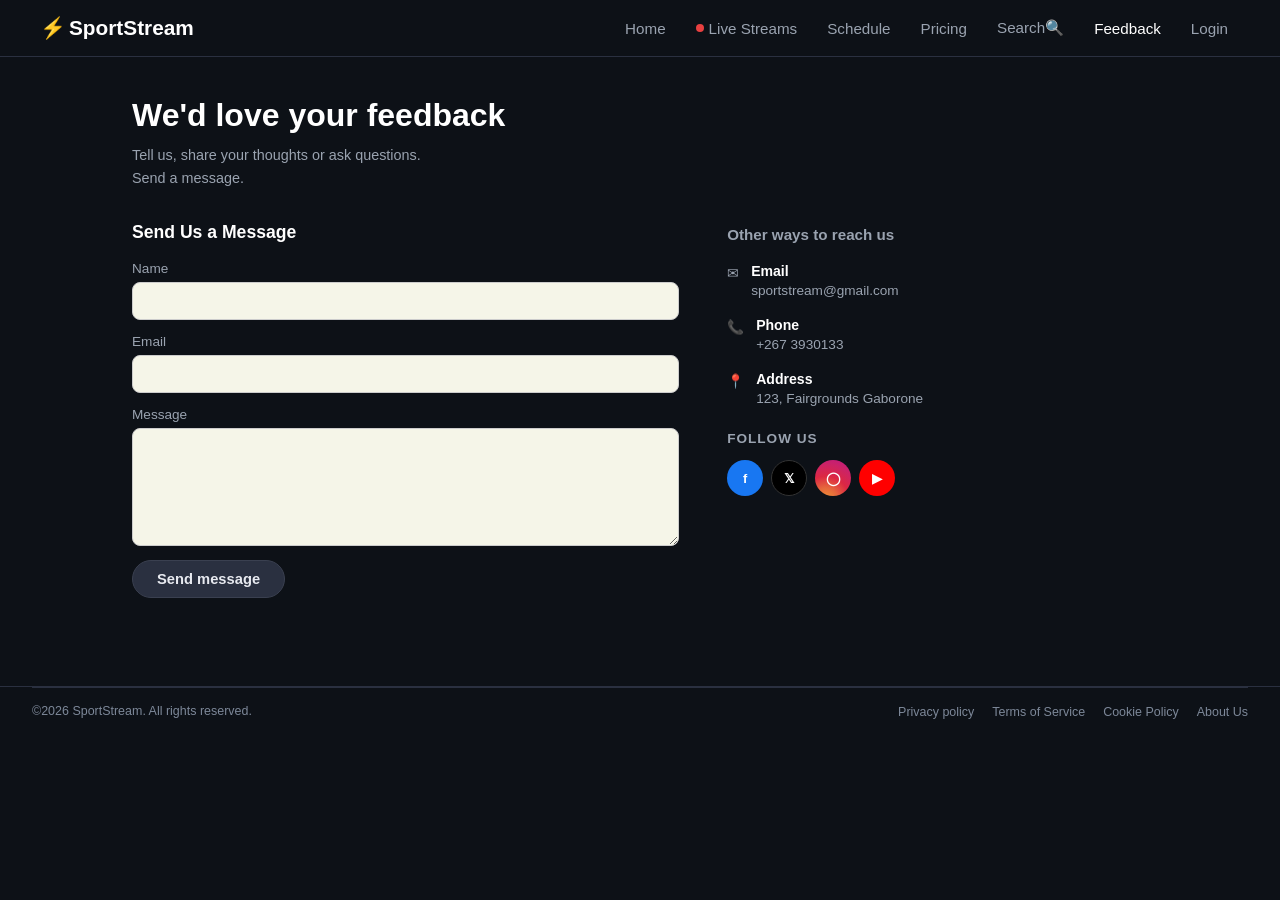
==== commit e21973bb: "Update Feedback.html" ====
--- a/Feedback.html
+++ b/Feedback.html
@@ -8,7 +8,6 @@
 </head>
 <body>
 
-  <!-- NAVBAR -->
   <header class="navbar">
     <a href="index.html" class="logo"><span class="bolt">&#9889;</span>SportStream</a>
     <nav>
@@ -24,7 +23,6 @@
     </nav>
   </header>
 
-  <!-- MAIN -->
   <main class="feedback-page">
 
     <h1 class="feedback-title">We'd love your feedback</h1>
@@ -33,10 +31,8 @@
       Send a message.
     </p>
 
-    <!-- TWO COLUMN LAYOUT -->
     <div class="feedback-layout">
 
-      <!-- LEFT: FORM -->
       <div class="feedback-form-box">
         <h3 class="feedback-form-title">Send Us a Message</h3>
 
@@ -59,7 +55,6 @@
         <p class="fb-toast" id="fbToast">&#10003; Message sent! We'll get back to you soon.</p>
       </div>
 
-      <!-- RIGHT: CONTACT INFO -->
       <div class="feedback-info-box">
         <h3 class="info-title">Other ways to reach us</h3>
 
@@ -100,7 +95,6 @@
 
   </main>
 
-  <!-- FOOTER BOTTOM ONLY (matches wireframe — no full footer on this page) -->
   <footer class="feedback-footer">
     <div class="footer-bottom">
       <span>&copy;2026 SportStream. All rights reserved.</span>
--- a/style.css
+++ b/style.css
@@ -0,0 +1,1363 @@
+* {
+  box-sizing: border-box;
+  margin: 0;
+  padding: 0;
+}
+
+body {
+  font-family: sans-serif;
+  background: #0d1117;
+  color: #e8eaf0;
+  min-height: 100vh;
+}
+
+a { text-decoration: none; color: inherit; }
+img { display: block; max-width: 100%; }
+ul { list-style: none; }
+
+.navbar {
+  display: flex;
+  align-items: center;
+  padding: 14px 40px;
+  background: #0d1117;
+  border-bottom: 1px solid #2a3040;
+  gap: 12px;
+}
+
+.logo {
+  font-size: 1.3rem;
+  font-weight: 700;
+  color: #ffffff;
+  text-decoration: none;
+  white-space: nowrap;
+  margin-right: auto;
+}
+
+.bolt {
+  color: #f5c518;
+  margin-right: 3px;
+}
+
+.nav-links {
+  display: flex;
+  align-items: center;
+  gap: 6px;
+}
+
+.nav-links a {
+  font-size: .95rem;
+  font-weight: 500;
+  color: #9aa3b0;
+  text-decoration: none;
+  padding: 5px 12px;
+  border-radius: 20px;
+  transition: color .2s;
+}
+
+.nav-links a:hover,
+.nav-links a.active {
+  color: #ffffff;
+}
+
+.search-btn {
+  font-size: .95rem;
+  font-weight: 500;
+  color: #9aa3b0;
+  padding: 5px 12px;
+  border-radius: 20px;
+  background: none;
+  border: none;
+  cursor: pointer;
+  transition: color .2s;
+  font-family: inherit;
+}
+
+.search-btn:hover {
+  color: #ffffff;
+}
+
+.live-link {
+  color: #e84040;
+  display: flex;
+  align-items: center;
+  gap: 5px;
+}
+
+.live-dot {
+  width: 8px;
+  height: 8px;
+  border-radius: 50%;
+  background: #e84040;
+  display: inline-block;
+  animation: blink 1.4s infinite;
+}
+
+.search-link {
+  display: flex;
+  align-items: center;
+  gap: 3px;
+}
+
+.search-dot {
+  width: 6px;
+  height: 6px;
+  border-radius: 50%;
+  background: #9aa3b0;
+  display: inline-block;
+}
+
+@keyframes blink {
+  0%, 100% { opacity: 1; }
+  50%       { opacity: 0.3; }
+}
+
+.hero {
+  display: flex;
+  align-items: center;
+  justify-content: space-between;
+  gap: 8px;
+  padding: 28px 40px 20px;
+  background: #0d1117;
+}
+
+.hero-text {
+  flex: 1;
+  max-width: 340px;
+}
+
+.hero-text h1 {
+  font-size: 1.9rem;
+  font-weight: 700;
+  color: #ffffff;
+  line-height: 1.2;
+  margin-bottom: 12px;
+}
+
+.hero-text h1 em {
+  font-style: italic;
+  color: #ffffff;
+}
+
+.hero-text p {
+  font-size: .9rem;
+  color: #9aa3b0;
+  line-height: 1.6;
+  margin-bottom: 20px;
+}
+
+.hero-btns {
+  display: flex;
+  gap: 10px;
+  flex-wrap: wrap;
+}
+
+.btn-dark {
+  display: inline-block;
+  padding: 9px 20px;
+  background: #2a3040;
+  color: #e8eaf0;
+  font-size: .88rem;
+  font-weight: 600;
+  border-radius: 999px;
+  border: 1px solid #3a4050;
+  transition: background .2s;
+  text-decoration: none;
+}
+
+.btn-dark:hover { background: #3a4050; }
+
+.hero-btns a button,
+.btn-primary {
+  display: inline-block;
+  padding: 9px 20px;
+  background: #2a3040;
+  color: #e8eaf0;
+  font-size: .88rem;
+  font-weight: 600;
+  border-radius: 999px;
+  border: 1px solid #3a4050;
+  cursor: pointer;
+  transition: background .2s;
+  font-family: inherit;
+}
+
+.hero-btns a button:hover,
+.btn-primary:hover { background: #3a4050; }
+
+.hero-image {
+  flex: 1;
+  max-width: 380px;
+}
+
+.hero-image img {
+  width: 100%;
+  border-radius: 12px;
+  object-fit: cover;
+  max-height: 220px;
+}
+
+.popular,
+.popular-section {
+  padding: 8px 40px 24px;
+}
+
+.section-header {
+  display: flex;
+  justify-content: space-between;
+  align-items: center;
+  margin-bottom: 16px;
+}
+
+.section-title,
+.section-header h2 {
+  font-size: 1rem;
+  font-weight: 700;
+  color: #ffffff;
+}
+
+.see-more {
+  font-size: .82rem;
+  color: #9aa3b0;
+  text-decoration: none;
+  transition: color .2s;
+}
+
+.see-more:hover { color: #f5c518; }
+
+.cards-grid {
+  display: grid;
+  grid-template-columns: 1fr 1fr;
+  gap: 14px;
+}
+
+.card {
+  background: #161b22;
+  border: 1px solid #2a3040;
+  border-radius: 10px;
+  overflow: hidden;
+}
+
+.card-thumb {
+  position: relative;
+  aspect-ratio: 16 / 9;
+  overflow: hidden;
+}
+
+.card-thumb img {
+  width: 100%;
+  height: 100%;
+  object-fit: cover;
+  transition: transform .3s;
+}
+
+.card:hover .card-thumb img { transform: scale(1.05); }
+
+.card-live-badge {
+  position: absolute;
+  top: 8px;
+  left: 8px;
+  background: #e84040;
+  color: #fff;
+  font-size: .7rem;
+  font-weight: 700;
+  padding: 3px 8px;
+  border-radius: 999px;
+  letter-spacing: .5px;
+}
+
+.watch-btn {
+  position: absolute;
+  bottom: 10px;
+  left: 10px;
+  background: #f5c518;
+  color: #000;
+  font-size: .78rem;
+  font-weight: 700;
+  padding: 5px 12px;
+  border-radius: 999px;
+  border: none;
+  cursor: pointer;
+  transition: transform .15s;
+  font-family: inherit;
+}
+
+.watch-btn:hover { transform: scale(1.05); }
+
+.card-info {
+  padding: 10px 12px 12px;
+}
+
+.card-title {
+  font-size: .9rem;
+  font-weight: 700;
+  color: #ffffff;
+  margin-bottom: 3px;
+}
+
+.card-sport {
+  font-size: .78rem;
+  color: #9aa3b0;
+}
+
+.sport-tag {
+  display: inline-block;
+  background: #2a3040;
+  color: #e8eaf0;
+  font-size: .7rem;
+  font-weight: 600;
+  padding: 2px 7px;
+  border-radius: 999px;
+  margin-right: 4px;
+}
+
+.cta-banner {
+  display: flex;
+  align-items: center;
+  gap: 14px;
+  margin: 4px 40px 0;
+  background: #161b22;
+  border: 1px solid #2a3040;
+  border-radius: 10px;
+  padding: 14px 20px;
+  flex-wrap: wrap;
+}
+
+.cta-icon { font-size: 1.6rem; }
+
+.cta-text {
+  flex: 1;
+  display: flex;
+  flex-direction: column;
+  gap: 2px;
+}
+
+.cta-text h3,
+.cta-text strong {
+  font-size: .9rem;
+  font-weight: 700;
+  color: #ffffff;
+}
+
+.cta-text p,
+.cta-text span {
+  font-size: .82rem;
+  color: #9aa3b0;
+}
+
+.btn-cta {
+  font-size: .88rem;
+  font-weight: 600;
+  color: #e8eaf0;
+  text-decoration: none;
+  display: flex;
+  align-items: center;
+  gap: 6px;
+  white-space: nowrap;
+  transition: color .2s;
+}
+
+.btn-cta:hover { color: #f5c518; }
+
+/Login/
+.page {
+  display: flex;
+  justify-content: center;
+  align-items: flex-start;
+  padding: 48px 24px;
+  min-height: calc(100vh - 61px);
+}
+
+.page .card {
+  display: flex;
+  flex-direction: row;
+  gap: 48px;
+  background: #161b22;
+  border: 1px solid #2a3040;
+  border-radius: 16px;
+  padding: 48px 44px;
+  width: 100%;
+  max-width: 860px;
+  align-items: flex-start;
+  overflow: visible;
+}
+
+.form-panel {
+  flex: 1;
+  display: flex;
+  flex-direction: column;
+  gap: 14px;
+  min-width: 0;
+}
+
+.form-title {
+  font-size: 2rem;
+  font-weight: 700;
+  color: #ffffff;
+  margin-bottom: 6px;
+}
+
+.field {
+  display: flex;
+  flex-direction: column;
+  gap: 6px;
+}
+
+.field label {
+  font-size: .88rem;
+  color: #9aa3b0;
+}
+
+.field input {
+  width: 100%;
+  padding: 11px 14px;
+  background: #ffffff;
+  border: 1px solid #ccc;
+  border-radius: 8px;
+  font-size: .95rem;
+  color: #111;
+  outline: none;
+}
+
+.field input:focus {
+  border-color: #f5c518;
+}
+
+.form-row {
+  display: flex;
+  justify-content: space-between;
+  align-items: center;
+  margin-top: 2px;
+}
+
+.remember-label {
+  display: flex;
+  align-items: center;
+  gap: 8px;
+  font-size: .88rem;
+  color: #9aa3b0;
+  cursor: pointer;
+}
+
+.remember-label input[type="checkbox"] {
+  width: 16px;
+  height: 16px;
+  accent-color: #f5c518;
+  cursor: pointer;
+}
+
+.forgot-link {
+  font-size: .88rem;
+  color: #9aa3b0;
+  text-decoration: none;
+  transition: color .2s;
+}
+
+.forgot-link:hover { color: #ffffff; }
+
+.btn-login {
+  width: 100%;
+  padding: 13px;
+  background: #1a1f2b;
+  color: #ffffff;
+  font-size: 1rem;
+  font-weight: 600;
+  border: none;
+  border-radius: 999px;
+  cursor: pointer;
+  margin-top: 4px;
+  transition: background .2s;
+  font-family: inherit;
+}
+
+.btn-login:hover { background: #2a3040; }
+
+.signup-text {
+  font-size: .88rem;
+  color: #9aa3b0;
+}
+
+.signup-link {
+  color: #ffffff;
+  font-weight: 700;
+  text-decoration: none;
+  margin-left: 2px;
+}
+
+.signup-link:hover { text-decoration: underline; }
+
+.promo-panel {
+  flex: 1;
+  display: flex;
+  flex-direction: column;
+  align-items: center;
+  text-align: center;
+  gap: 12px;
+  min-width: 0;
+}
+
+.promo-img {
+  width: 100%;
+  border-radius: 12px;
+  object-fit: cover;
+  max-height: 220px;
+}
+
+.promo-title {
+  font-size: 1.25rem;
+  font-weight: 700;
+  color: #ffffff;
+  line-height: 1.3;
+}
+
+.promo-sub {
+  font-size: .9rem;
+  color: #9aa3b0;
+}
+
+.btn-explore {
+  display: inline-block;
+  padding: 11px 28px;
+  background: #1a1f2b;
+  color: #ffffff;
+  font-size: .95rem;
+  font-weight: 600;
+  border-radius: 999px;
+  text-decoration: none;
+  transition: background .2s;
+}
+
+.btn-explore:hover { background: #2a3040; }
+
+/*FOOTER */
+.footer {
+  background: #0d1117;
+  border-top: 1px solid #2a3040;
+  margin-top: 32px;
+  padding: 32px 40px 0;
+}
+
+.footer-top {
+  display: flex;
+  gap: 32px;
+  flex-wrap: wrap;
+  padding-bottom: 24px;
+}
+
+.footer-brand {
+  flex: 1.4;
+  min-width: 180px;
+}
+
+.footer-col {
+  flex: 1;
+  min-width: 120px;
+}
+
+.footer-logo {
+  font-size: 1.1rem;
+  font-weight: 700;
+  color: #ffffff;
+  margin-bottom: 8px;
+}
+
+.footer-brand p {
+  font-size: .82rem;
+  color: #7d8899;
+  line-height: 1.6;
+  margin-bottom: 14px;
+  max-width: 220px;
+}
+
+.col-title {
+  font-size: .78rem;
+  font-weight: 700;
+  text-transform: uppercase;
+  letter-spacing: 1px;
+  color: #7d8899;
+  margin-bottom: 10px;
+}
+
+.footer-menu {
+  display: flex;
+  flex-direction: column;
+  gap: 7px;
+}
+
+.footer-menu a {
+  font-size: .82rem;
+  color: #7d8899;
+  text-decoration: none;
+  transition: color .2s;
+}
+
+.footer-menu a:hover { color: #f5c518; }
+
+.social-list {
+  display: flex;
+  gap: 8px;
+  margin-top: 14px;
+}
+
+.social-item {
+  width: 36px;
+  height: 36px;
+  border-radius: 50%;
+  display: inline-flex;
+  align-items: center;
+  justify-content: center;
+  font-size: .8rem;
+  font-weight: 700;
+  color: #ffffff;
+  text-decoration: none;
+  transition: opacity .2s, transform .2s;
+  padding: 0;
+  background: #2a3040;
+}
+
+.social-item:hover {
+  opacity: .85;
+  transform: scale(1.1);
+}
+
+.social-item.fb { background: #1877f2; color: #ffffff; }
+.social-item.x  { background: #000000; border: 1px solid #333; }
+.social-item.ig {
+  background: radial-gradient(circle at 30% 110%, #f09433, #e6683c 25%, #dc2743 50%, #cc2366 75%, #bc1888);
+  color: #ffffff;
+}
+.social-item.yt { background: #ff0000; color: #ffffff; }
+
+.footer-bottom {
+  display: flex;
+  justify-content: space-between;
+  align-items: center;
+  flex-wrap: wrap;
+  gap: 10px;
+  border-top: 1px solid #2a3040;
+  padding: 14px 0;
+}
+
+.footer-bottom p,
+.footer-bottom span,
+.footer-bottom small {
+  font-size: .78rem;
+  color: #7d8899;
+  margin: 0;
+}
+
+.footer-legal {
+  display: flex;
+  gap: 18px;
+  flex-wrap: wrap;
+  list-style: none;
+  padding: 0;
+  margin: 0;
+}
+
+.footer-legal a {
+  font-size: .78rem;
+  color: #7d8899;
+  text-decoration: none;
+  transition: color .2s;
+}
+
+.footer-legal a:hover { color: #ffffff; }
+
+/*PRICING PAGE*/
+
+.pricing-page {
+  max-width: 1080px;
+  margin: 0 auto;
+  padding: 40px 32px;
+}
+
+.pricing-title {
+  font-size: 2rem;
+  font-weight: 700;
+  color: #ffffff;
+  margin-bottom: 32px;
+}
+
+.pricing-cards {
+  display: flex;
+  gap: 20px;
+  align-items: stretch;
+  margin-bottom: 28px;
+  flex-wrap: wrap;
+}
+
+.pricing-card {
+  flex: 1;
+  min-width: 220px;
+  background: #ffffff;
+  border: 1px solid #dde1e8;
+  border-radius: 14px;
+  padding: 28px 24px;
+  display: flex;
+  flex-direction: column;
+  gap: 6px;
+}
+
+.pricing-card.featured {
+  border: 2px solid #111111;
+}
+
+.plan-name {
+  font-size: 1.15rem;
+  font-weight: 700;
+  color: #111111;
+  margin: 0;
+}
+
+.plan-price {
+  font-size: .95rem;
+  color: #555555;
+  margin: 4px 0 8px;
+}
+
+.price-amt {
+  font-size: 1.5rem;
+  font-weight: 700;
+  color: #111111;
+}
+
+.plan-tier {
+  font-size: .85rem;
+  font-weight: 700;
+  color: #111111;
+  margin-bottom: 6px;
+}
+
+.plan-features {
+  list-style: none;
+  padding: 0;
+  margin: 0 0 20px;
+  display: flex;
+  flex-direction: column;
+  gap: 8px;
+  flex: 1;
+}
+
+.plan-features li {
+  font-size: .88rem;
+  color: #555555;
+  padding-bottom: 8px;
+  border-bottom: 1px solid #eeeeee;
+  display: flex;
+  align-items: center;
+  gap: 7px;
+}
+
+.plan-features li::before {
+  content: '✓';
+  color: #111111;
+  font-weight: 700;
+  font-size: .85rem;
+  flex-shrink: 0;
+}
+
+.plan-features li:last-child {
+  border-bottom: none;
+}
+
+.btn-plan {
+  width: 100%;
+  padding: 12px;
+  background: #1a1f2b;
+  color: #ffffff;
+  font-size: .95rem;
+  font-weight: 600;
+  border: 1px solid #2a3040;
+  border-radius: 999px;
+  cursor: pointer;
+  margin-top: auto;
+  transition: background .2s, border-color .2s;
+  font-family: inherit;
+}
+
+.btn-plan:hover {
+  background: #2a3040;
+  border-color: #3a4050;
+}
+
+.pricing-help {
+  display: flex;
+  justify-content: space-between;
+  align-items: center;
+  flex-wrap: wrap;
+  gap: 14px;
+  background: #161b22;
+  border: 1px solid #2a3040;
+  border-radius: 12px;
+  padding: 20px 28px;
+}
+
+.pricing-help strong {
+  display: block;
+  font-size: 1rem;
+  color: #ffffff;
+  margin-bottom: 4px;
+}
+
+.pricing-help p {
+  font-size: .88rem;
+  color: #9aa3b0;
+  margin: 0;
+}
+
+.help-link {
+  font-size: .9rem;
+  font-weight: 600;
+  color: #e8eaf0;
+  text-decoration: none;
+  white-space: nowrap;
+  transition: color .2s;
+}
+
+.help-link:hover { color: #f5c518; }
+
+/* =============================================
+   SCHEDULE PAGE
+   ============================================= */
+.schedule-page {
+  max-width: 1080px;
+  margin: 0 auto;
+  padding: 40px 32px;
+}
+
+.schedule-header {
+  display: flex;
+  align-items: center;
+  gap: 12px;
+  flex-wrap: wrap;
+  margin-bottom: 28px;
+}
+
+.schedule-title {
+  font-size: 2rem;
+  font-weight: 700;
+  color: #ffffff;
+  margin-right: auto;
+}
+
+.sched-date-select {
+  background: #161b22;
+  border: 1px solid #2a3040;
+  color: #e8eaf0;
+  font-family: inherit;
+  font-size: .88rem;
+  padding: 7px 14px;
+  border-radius: 999px;
+  cursor: pointer;
+  outline: none;
+  appearance: none;
+  transition: border-color .2s;
+}
+
+.sched-date-select:hover { border-color: #f5c518; }
+
+.btn-filter {
+  background: #161b22;
+  border: 1px solid #2a3040;
+  color: #e8eaf0;
+  font-family: inherit;
+  font-size: .88rem;
+  font-weight: 600;
+  padding: 7px 18px;
+  border-radius: 999px;
+  cursor: pointer;
+  transition: border-color .2s, color .2s;
+}
+
+.btn-filter:hover { border-color: #f5c518; color: #f5c518; }
+
+.schedule-table {
+  width: 100%;
+  border-collapse: collapse;
+  font-size: .9rem;
+}
+
+.schedule-table thead tr {
+  border-bottom: 1px solid #2a3040;
+}
+
+.schedule-table th {
+  font-size: .78rem;
+  font-weight: 600;
+  color: #7d8899;
+  text-transform: uppercase;
+  letter-spacing: .8px;
+  padding: 10px 12px;
+  text-align: left;
+}
+
+.schedule-table tbody tr {
+  border-bottom: 1px solid #2a3040;
+  transition: background .15s;
+}
+
+.schedule-table tbody tr:hover { background: #161b22; }
+
+.schedule-table td {
+  padding: 14px 12px;
+  vertical-align: top;
+  color: #e8eaf0;
+}
+
+.sched-date {
+  color: #9aa3b0;
+  font-weight: 600;
+  white-space: nowrap;
+  font-size: .88rem;
+}
+
+.sched-time {
+  color: #9aa3b0;
+  white-space: nowrap;
+  font-size: .88rem;
+}
+
+.sched-teams {
+  font-weight: 600;
+  color: #ffffff;
+}
+
+.sched-sport {
+  display: inline-block;
+  background: #1c232d;
+  border: 1px solid #2a3040;
+  color: #e8eaf0;
+  font-size: .78rem;
+  padding: 3px 10px;
+  border-radius: 999px;
+  white-space: nowrap;
+}
+
+.sched-league {
+  color: #9aa3b0;
+  font-size: .85rem;
+}
+
+.sched-remind {
+  background: #1c232d;
+  border: 1px solid #2a3040;
+  color: #9aa3b0;
+  font-family: inherit;
+  font-size: .78rem;
+  padding: 5px 12px;
+  border-radius: 999px;
+  cursor: pointer;
+  white-space: nowrap;
+  transition: background .2s, color .2s, border-color .2s;
+}
+
+.sched-remind:hover,
+.sched-remind.active {
+  background: #f5c518;
+  color: #000;
+  border-color: #f5c518;
+}
+
+.see-more-link {
+  display: inline-block;
+  margin-top: 20px;
+  font-size: .88rem;
+  color: #9aa3b0;
+  text-decoration: none;
+  transition: color .2s;
+}
+
+.see-more-link:hover { color: #f5c518; }
+
+/* =============================================
+   FEEDBACK PAGE
+   ============================================= */
+.feedback-page {
+  max-width: 1080px;
+  margin: 0 auto;
+  padding: 40px 32px;
+}
+
+.feedback-title {
+  font-size: 2rem;
+  font-weight: 700;
+  color: #ffffff;
+  margin-bottom: 10px;
+}
+
+.feedback-sub {
+  font-size: .9rem;
+  color: #9aa3b0;
+  line-height: 1.6;
+  margin-bottom: 32px;
+}
+
+.feedback-layout {
+  display: flex;
+  gap: 48px;
+  align-items: flex-start;
+  flex-wrap: wrap;
+}
+
+.feedback-form-box {
+  flex: 1.3;
+  min-width: 260px;
+  display: flex;
+  flex-direction: column;
+  gap: 14px;
+}
+
+.feedback-form-title {
+  font-size: 1.1rem;
+  font-weight: 700;
+  color: #ffffff;
+  margin-bottom: 4px;
+}
+
+.fb-field {
+  display: flex;
+  flex-direction: column;
+  gap: 6px;
+}
+
+.fb-field label {
+  font-size: .85rem;
+  color: #9aa3b0;
+  font-weight: 500;
+}
+
+.fb-field input,
+.fb-field textarea {
+  width: 100%;
+  padding: 10px 14px;
+  background: #f5f5e8;
+  border: 1px solid #ccc;
+  border-radius: 8px;
+  font-size: .92rem;
+  color: #111;
+  font-family: inherit;
+  outline: none;
+  transition: border-color .2s;
+  resize: vertical;
+}
+
+.fb-field input:focus,
+.fb-field textarea:focus {
+  border-color: #f5c518;
+}
+
+.btn-send {
+  align-self: flex-start;
+  padding: 10px 24px;
+  background: #2a3040;
+  color: #e8eaf0;
+  font-size: .92rem;
+  font-weight: 600;
+  border: 1px solid #3a4050;
+  border-radius: 999px;
+  cursor: pointer;
+  font-family: inherit;
+  transition: background .2s, border-color .2s;
+}
+
+.btn-send:hover {
+  background: #f5c518;
+  color: #000;
+  border-color: #f5c518;
+}
+
+.fb-toast {
+  display: none;
+  font-size: .88rem;
+  color: #2ecc71;
+  background: rgba(46, 204, 113, .1);
+  border: 1px solid rgba(46, 204, 113, .3);
+  border-radius: 8px;
+  padding: 8px 14px;
+}
+
+.feedback-info-box {
+  flex: 1;
+  min-width: 220px;
+  padding-top: 4px;
+}
+
+.info-title {
+  font-size: .95rem;
+  font-weight: 700;
+  color: #9aa3b0;
+  margin-bottom: 20px;
+}
+
+.contact-list {
+  list-style: none;
+  padding: 0;
+  margin: 0 0 24px;
+  display: flex;
+  flex-direction: column;
+  gap: 18px;
+}
+
+.contact-list li {
+  display: flex;
+  align-items: flex-start;
+  gap: 12px;
+}
+
+.ci-icon {
+  font-size: 1.1rem;
+  margin-top: 2px;
+  color: #9aa3b0;
+}
+
+.contact-list strong {
+  display: block;
+  font-size: .88rem;
+  color: #ffffff;
+  margin-bottom: 2px;
+}
+
+.contact-list span {
+  font-size: .85rem;
+  color: #9aa3b0;
+}
+
+.follow-title {
+  font-size: .85rem;
+  font-weight: 700;
+  color: #9aa3b0;
+  text-transform: uppercase;
+  letter-spacing: 1px;
+  margin-bottom: 12px;
+}
+
+.feedback-footer {
+  background: #0d1117;
+  border-top: 1px solid #2a3040;
+  padding: 0 32px;
+  margin-top: 48px;
+}
+
+/* =============================================
+   LIVE STREAMS PAGE
+   ============================================= */
+.streams-page {
+  max-width: 1080px;
+  margin: 0 auto;
+  padding: 0 32px 48px;
+}
+
+/* ── Filter bar ── */
+.streams-filterbar {
+  display: flex;
+  align-items: center;
+  gap: 12px;
+  flex-wrap: wrap;
+  padding: 18px 0 16px;
+  border-bottom: 1px solid #2a3040;
+  margin-bottom: 4px;
+}
+
+.streams-page-title {
+  font-size: .92rem;
+  font-weight: 600;
+  color: #e8eaf0;
+  margin-right: auto;
+  letter-spacing: .01em;
+}
+
+.streams-filters {
+  display: flex;
+  align-items: center;
+  gap: 10px;
+  flex-wrap: wrap;
+}
+
+/* Wraps <select> + chevron into a pill */
+.filter-label {
+  position: relative;
+  display: inline-flex;
+  align-items: center;
+  cursor: pointer;
+}
+
+.filter-select {
+  appearance: none;
+  -webkit-appearance: none;
+  background: #1c232d;
+  border: 1px solid #2a3040;
+  color: #e8eaf0;
+  font-family: inherit;
+  font-size: .82rem;
+  font-weight: 500;
+  padding: 6px 28px 6px 14px;
+  border-radius: 999px;
+  cursor: pointer;
+  outline: none;
+  transition: border-color .2s;
+}
+
+.filter-select:hover,
+.filter-select:focus { border-color: #f5c518; }
+
+.filter-chevron {
+  position: absolute;
+  right: 10px;
+  font-size: .7rem;
+  color: #9aa3b0;
+  pointer-events: none;
+  line-height: 1;
+}
+
+/* ── Stream rows ── */
+.streams-list {
+  display: flex;
+  flex-direction: column;
+}
+
+.stream-row {
+  display: flex;
+  align-items: center;
+  gap: 20px;
+  padding: 14px 0;
+  border-bottom: 1px solid #1e2530;
+  transition: background .15s;
+}
+
+.stream-row:last-child { border-bottom: none; }
+.stream-row:hover { background: rgba(255,255,255,.02); border-radius: 8px; }
+
+/* Thumbnail — <figure> */
+.stream-thumb {
+  flex-shrink: 0;
+  width: 140px;
+  height: 82px;
+  border-radius: 8px;
+  overflow: hidden;
+  margin: 0;
+}
+
+.stream-thumb img {
+  width: 100%;
+  height: 100%;
+  object-fit: cover;
+  display: block;
+  transition: transform .3s;
+}
+
+.stream-row:hover .stream-thumb img { transform: scale(1.04); }
+
+/* Match info */
+.stream-info {
+  flex: 1;
+  min-width: 0;
+}
+
+.stream-teams {
+  font-size: .95rem;
+  font-weight: 600;
+  color: #ffffff;
+  margin-bottom: 4px;
+  white-space: nowrap;
+  overflow: hidden;
+  text-overflow: ellipsis;
+}
+
+.stream-league {
+  font-size: .82rem;
+  color: #9aa3b0;
+}
+
+/* Live badge via <aside> + <output> */
+.stream-meta {
+  flex-shrink: 0;
+}
+
+.stream-live-badge {
+  display: inline-block;
+  background: #e84040;
+  color: #ffffff;
+  font-size: .68rem;
+  font-weight: 700;
+  letter-spacing: .06em;
+  padding: 3px 9px;
+  border-radius: 999px;
+}
+
+/* Watch now button */
+.btn-watch {
+  flex-shrink: 0;
+  display: inline-flex;
+  align-items: center;
+  gap: 6px;
+  background: #f5c518;
+  color: #000000;
+  font-size: .82rem;
+  font-weight: 700;
+  padding: 8px 18px;
+  border-radius: 999px;
+  text-decoration: none;
+  white-space: nowrap;
+  transition: background .2s, transform .15s;
+  font-family: inherit;
+}
+
+.btn-watch:hover {
+  background: #e0b310;
+  transform: scale(1.03);
+}
+
+/* RESPONSIVE*/
+@media (max-width: 780px) {
+  .navbar {
+    flex-direction: column;
+    align-items: flex-start;
+    padding: 14px 20px;
+    gap: 10px;
+  }
+
+  .nav-links { flex-wrap: wrap; gap: 4px; }
+
+  .hero {
+    flex-direction: column;
+    padding: 24px 20px;
+  }
+
+  .hero-text { max-width: 100%; }
+  .hero-image { max-width: 100%; }
+
+  .popular,
+  .popular-section { padding: 8px 20px 20px; }
+
+  .cards-grid { grid-template-columns: 1fr; }
+
+  .cta-banner { margin: 4px 20px 0; }
+
+  .footer { padding: 24px 20px 0; }
+  .footer-top { flex-direction: column; gap: 24px; }
+  .footer-bottom { flex-direction: column; align-items: flex-start; }
+
+  .page .card {
+    flex-direction: column;
+    padding: 32px 24px;
+    gap: 32px;
+  }
+
+  .pricing-cards { flex-direction: column; }
+  .pricing-page  { padding: 24px 20px; }
+
+  .schedule-page { padding: 24px 20px; }
+  .schedule-table { display: block; overflow-x: auto; }
+  .schedule-header { gap: 8px; }
+
+  .feedback-page { padding: 24px 20px; }
+  .feedback-layout { flex-direction: column; gap: 32px; }
+  .feedback-footer { padding: 0 20px; }
+
+  .streams-page { padding: 0 20px 40px; }
+  .streams-filterbar { gap: 8px; }
+  .stream-thumb { width: 100px; height: 60px; }
+  .stream-teams { font-size: .88rem; white-space: normal; }
+  .stream-meta { display: none; }
+  .btn-watch { padding: 7px 14px; font-size: .78rem; }
+}
